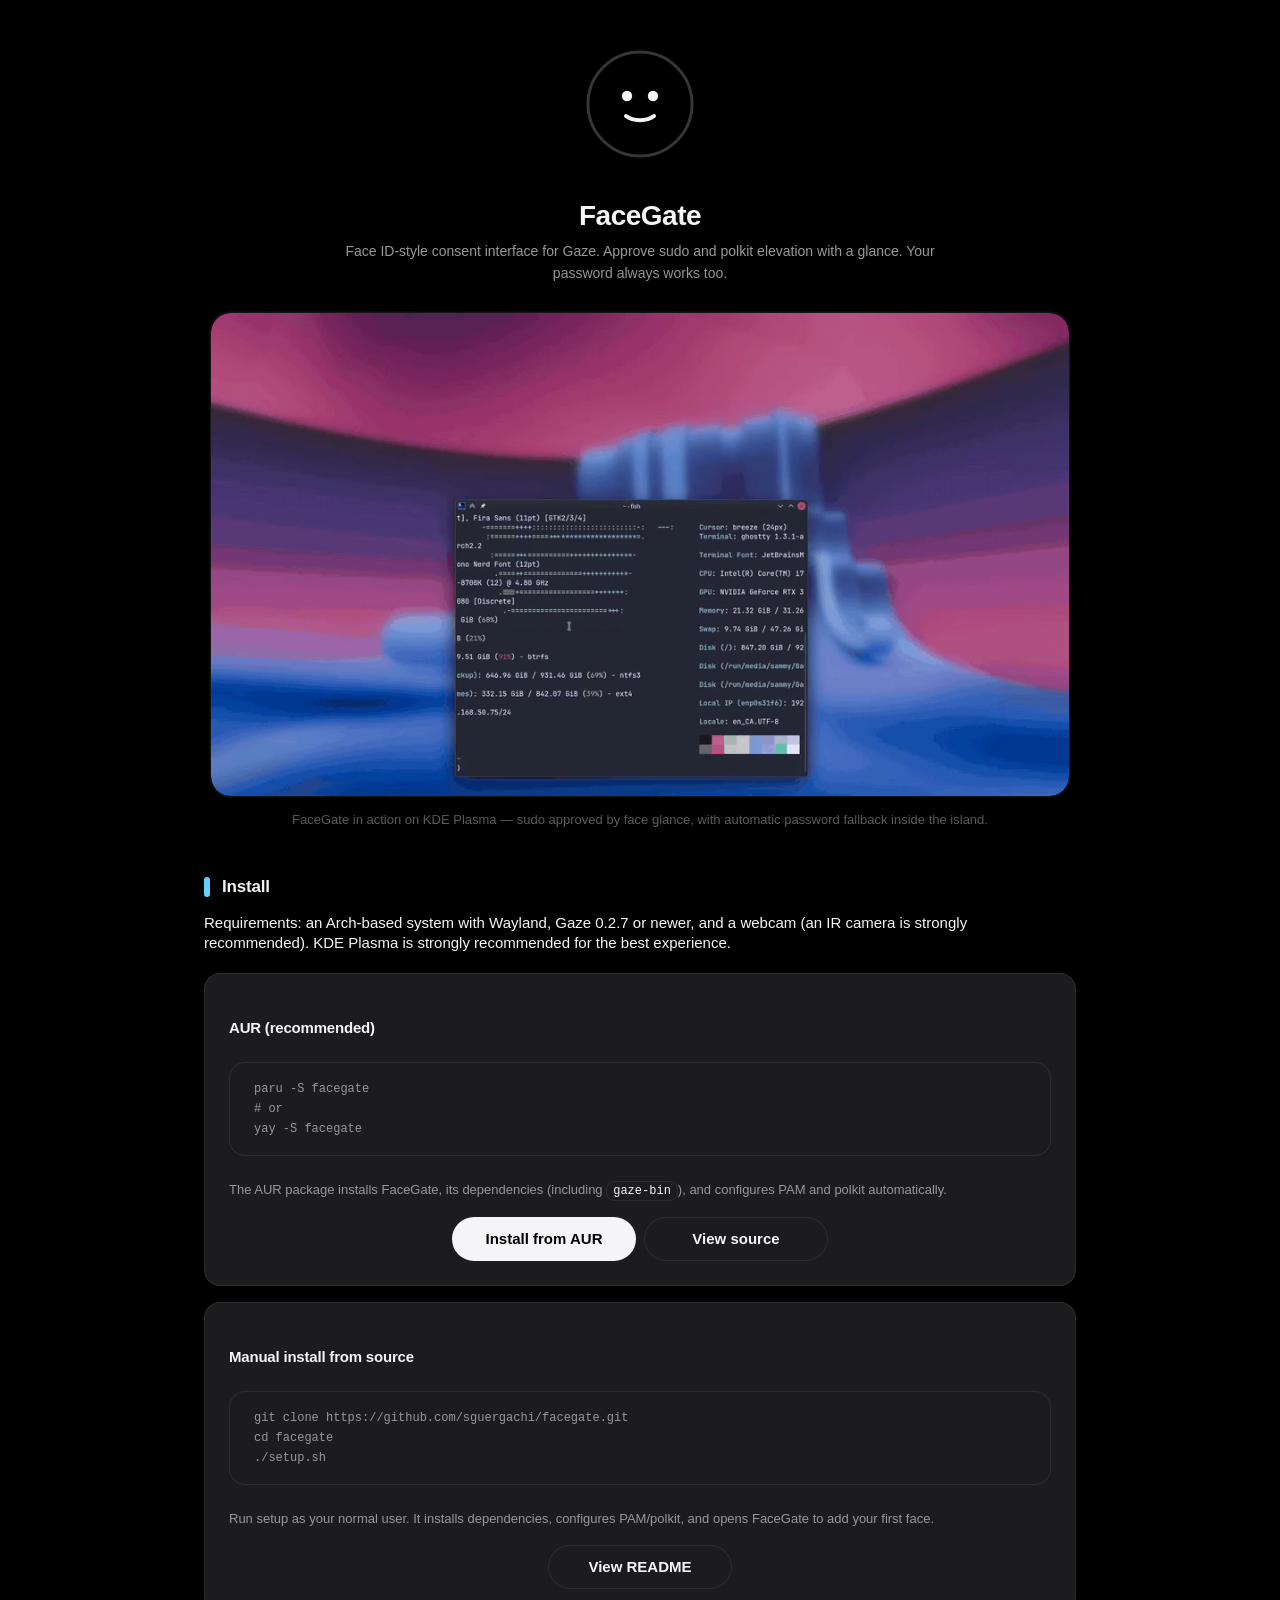
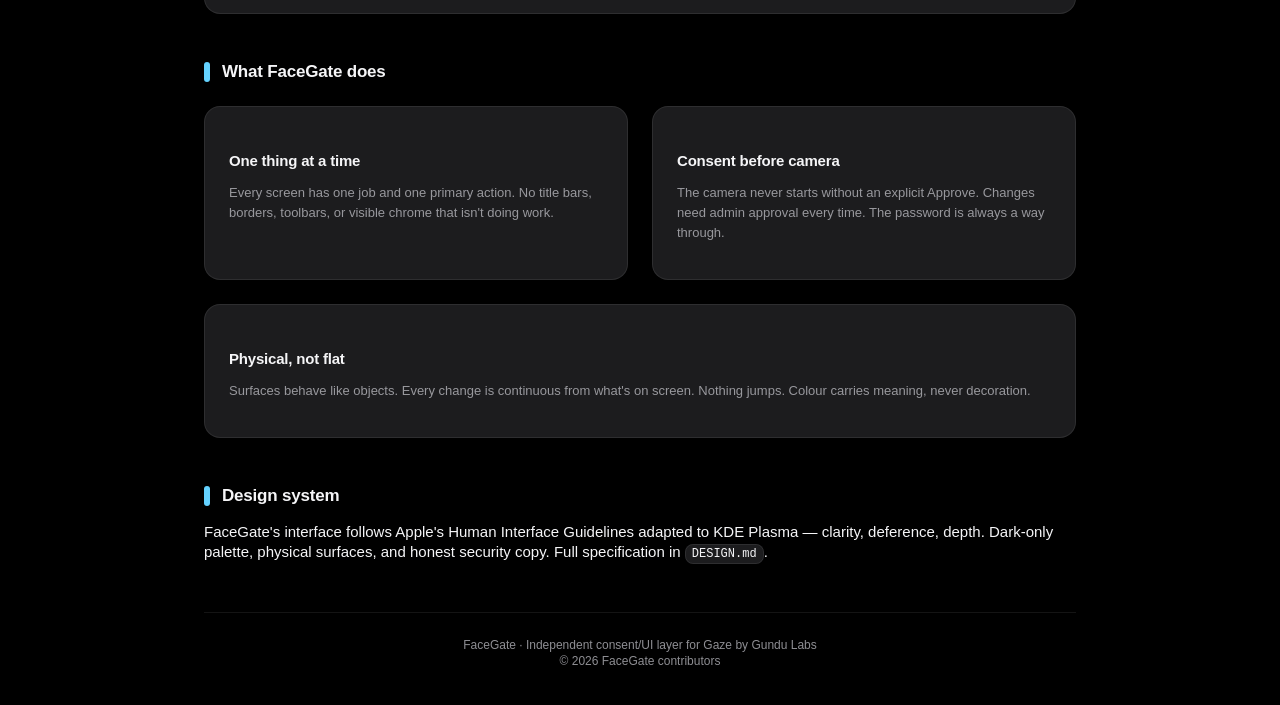
==== docs/index.html @ ade46d9e "Web update" ====
<!DOCTYPE html>
<html lang="en">
<head>
<meta charset="UTF-8">
<meta name="viewport" content="width=device-width, initial-scale=1.0">
<title>FaceGate — Face verification for sudo and polkit</title>
<link rel="icon" type="image/svg+xml" href="favicon.svg">
<link rel="alternate icon" type="image/png" href="media/favicon-32x32.png">
<link rel="apple-touch-icon" href="media/favicon-144x144.png">
<style>
  :root {
    --bg: #000000;
    --fill: #1c1c1e;
    --fill-hover: #2c2c2e;
    --fill-pressed: #3a3a3c;
    --label: #f5f5f7;
    --secondary: #98989d;
    --tertiary: #8e8e93;
    --quaternary: #6e6e73;
    --hairline: rgba(255,255,255,0.08);
    --cyan: #64d2ff;
    --green: #30d158;
    --red: #ff453a;
  }

  * { box-sizing: border-box; }

  html, body {
    margin: 0;
    padding: 0;
    background: var(--bg);
    color: var(--label);
    font-family: Inter, "SF Pro Text", -apple-system, BlinkMacSystemFont, "Segoe UI", Roboto, sans-serif;
    font-size: 15px;
    line-height: 20px;
    letter-spacing: 0;
    min-height: 100vh;
    -webkit-font-smoothing: antialiased;
  }

  a { color: var(--label); text-decoration: none; border-bottom: 1px solid var(--hairline); }
  a:hover { color: var(--cyan); border-bottom-color: var(--cyan); }

  h1, h2, h3, h4 { margin: 0; font-weight: 600; letter-spacing: -0.02em; }
  h1 { font-size: 28px; line-height: 32px; letter-spacing: -0.5px; margin-bottom: 8px; }
  h2 { font-size: 17px; line-height: 20px; letter-spacing: -0.2px; margin: 24px 0 8px; }
  h3 { font-size: 15px; line-height: 20px; font-weight: 600; color: var(--secondary); margin: 20px 0 8px; }
  p { margin: 0 0 20px; }

  code {
    font-family: "JetBrains Mono", "SF Mono", Menlo, Monaco, Consolas, monospace;
    font-size: 12px;
    background: var(--fill);
    color: var(--label);
    padding: 2px 6px;
    border-radius: 8px;
    border: 1px solid var(--hairline);
  }

  pre {
    margin: 24px 0;
    padding: 16px 24px;
    background: var(--fill);
    border-radius: 16px;
    border: 1px solid var(--hairline);
    overflow-x: auto;
  }
  pre code {
    background: transparent;
    border: none;
    padding: 0;
    font-size: 12px;
    color: var(--secondary);
  }

  .container {
    max-width: 920px;
    margin: 0 auto;
    padding: 32px 24px;
  }

  header {
    margin-bottom: 48px;
    text-align: center;
  }

  header .mark {
    width: 144px;
    height: 144px;
    margin: 0 auto 24px;
    border-radius: 48px;
    background: var(--bg);
    position: relative;
    overflow: hidden;
  }
  header .mark svg {
    display: block;
    width: 100%;
    height: 100%;
    animation: breathe 3.4s ease-in-out infinite;
  }
  header .mark::before {
    content: "";
    position: absolute;
    inset: -6px;
    border-radius: 54px;
    border: 1px solid var(--hairline);
    pointer-events: none;
  }

  @keyframes breathe {
    0%, 100% { transform: scale(1); }
    50% { transform: scale(1.02); }
  }

  .subtitle {
    font-size: 14px;
    color: var(--secondary);
    line-height: 22px;
    max-width: 600px;
    margin: 0 auto 28px;
    text-align: center;
  }

  .hero-recording {
    margin: 28px auto 0;
    max-width: 860px;
    width: 100%;
  }

  .recording-frame {
    position: relative;
    border-radius: 20px;
    overflow: hidden;
    background: #000000;
    border: 1px solid var(--hairline);
    box-shadow: 0 24px 64px rgba(0, 0, 0, 0.8), 0 0 0 1px rgba(255, 255, 255, 0.05);
    line-height: 0;
  }

  .recording-frame video,
  .recording-frame img {
    display: block;
    width: 100%;
    height: auto;
    border-radius: 20px;
  }

  .recording-caption {
    margin-top: 14px;
    font-size: 13px;
    line-height: 18px;
    color: var(--secondary);
    text-align: center;
  }

  .section {
    margin: 48px 0;
  }

  .section h2 {
    display: flex;
    align-items: center;
    gap: 12px;
    font-size: 17px;
    margin-bottom: 16px;
  }

  .section h2::before {
    content: "";
    width: 6px;
    height: 20px;
    background: var(--cyan);
    border-radius: 3px;
  }

  .install-card {
    background: var(--fill);
    border: 1px solid var(--hairline);
    border-radius: 16px;
    padding: 24px;
    margin: 16px 0;
  }

  .install-card h3 {
    color: var(--label);
    font-size: 15px;
    letter-spacing: -0.2px;
    margin-bottom: 12px;
  }

  .install-card p {
    color: var(--secondary);
    font-size: 13px;
    line-height: 20px;
    margin-bottom: 16px;
  }

  .button-row {
    display: flex;
    gap: 8px;
    justify-content: center;
    margin-top: 12px;
  }

  .btn {
    display: inline-flex;
    align-items: center;
    justify-content: center;
    height: 44px;
    min-width: 184px;
    padding: 0 24px;
    border-radius: 22px;
    font-size: 15px;
    font-weight: 600;
    letter-spacing: 0;
    cursor: pointer;
    border: none;
    transition: transform 160ms cubic-bezier(0.23, 1, 0.32, 1), background-color 180ms ease, color 180ms ease;
    outline: none;
  }
  .btn:active { transform: scale(0.97); }

  .btn-primary {
    background: var(--label);
    color: #000000;
  }
  .btn-primary:hover { background: #ffffff; }

  .btn-secondary {
    background: var(--fill);
    color: var(--label);
    border: 1px solid var(--hairline);
  }
  .btn-secondary:hover { background: var(--fill-hover); color: var(--label); }

  .flex-columns {
    display: flex;
    gap: 24px;
    margin-top: 24px;
    flex-wrap: wrap;
  }

  .card {
    flex: 1;
    min-width: 280px;
    background: var(--fill);
    border: 1px solid var(--hairline);
    border-radius: 16px;
    padding: 24px;
  }
  .card h3 { font-size: 15px; color: var(--label); margin-bottom: 12px; letter-spacing: -0.2px; }
  .card p { color: var(--secondary); font-size: 13px; line-height: 20px; margin-bottom: 12px; }
  .card ul { margin: 0; padding-left: 16px; color: var(--secondary); }
  .card ul li { margin-bottom: 8px; line-height: 20px; }

  .footer {
    margin: 48px 0 0;
    padding-top: 24px;
    border-top: 1px solid var(--hairline);
    color: var(--tertiary);
    font-size: 12px;
    line-height: 16px;
    text-align: center;
  }

  @media (max-width: 640px) {
    .container { padding: 24px 16px; }
    .flex-columns { flex-direction: column; }
    .btn { min-width: auto; width: 100%; }
  }
</style>
</head>
<body>
<div class="container">

<header>
  <div class="mark" aria-label="FaceGate presence mark" role="img">
    <svg viewBox="0 0 144 144" xmlns="http://www.w3.org/2000/svg" aria-hidden="true">
      <!-- Lens ring -->
      <circle cx="72" cy="72" r="52" fill="none" stroke="#f5f5f7" stroke-width="3" stroke-opacity="0.22"/>
      <!-- Eyes -->
      <circle cx="59" cy="64" r="5.2" fill="#f5f5f7"/>
      <circle cx="85" cy="64" r="5.2" fill="#f5f5f7"/>
      <!-- Smile -->
      <path d="M 58 84 C 65 89.5, 79 89.5, 86 84" fill="none" stroke="#f5f5f7" stroke-width="4" stroke-linecap="round"/>
    </svg>
  </div>
  <h1>FaceGate</h1>
  <p class="subtitle">Face ID-style consent interface for Gaze. Approve sudo and polkit elevation with a glance. Your password always works too.</p>

  <div class="hero-recording">
    <div class="recording-frame">
      <video autoplay muted loop playsinline preload="metadata" poster="media/facegate-demo-poster.png" width="960" height="540">
        <source src="media/facegate-demo.mp4" type="video/mp4">
        <source src="media/facegate-demo.webp" type="image/webp">
        <img src="media/facegate-demo.gif" alt="FaceGate screen recording on KDE Plasma desktop: sudo approved by face, then fallback to password" width="960" height="540">
      </video>
    </div>
    <p class="recording-caption">FaceGate in action on KDE Plasma &mdash; sudo approved by face glance, with automatic password fallback inside the island.</p>
  </div>
</header>

<section class="section">
  <h2>Install</h2>
  <p>Requirements: an Arch-based system with Wayland, Gaze 0.2.7 or newer, and a webcam (an IR camera is strongly recommended). KDE Plasma is strongly recommended for the best experience.</p>

  <div class="install-card">
    <h3>AUR (recommended)</h3>
    <pre><code>paru -S facegate
# or
yay -S facegate</code></pre>
    <p>The AUR package installs FaceGate, its dependencies (including <code>gaze-bin</code>), and configures PAM and polkit automatically.</p>
    <div class="button-row">
      <button class="btn btn-primary">Install from AUR</button>
      <button class="btn btn-secondary">View source</button>
    </div>
  </div>

  <div class="install-card">
    <h3>Manual install from source</h3>
    <pre><code>git clone https://github.com/sguergachi/facegate.git
cd facegate
./setup.sh</code></pre>
    <p>Run setup as your normal user. It installs dependencies, configures PAM/polkit, and opens FaceGate to add your first face.</p>
    <div class="button-row">
      <button class="btn btn-secondary">View README</button>
    </div>
  </div>
</section>

<section class="section">
  <h2>What FaceGate does</h2>
  <div class="flex-columns">
    <div class="card">
      <h3>One thing at a time</h3>
      <p>Every screen has one job and one primary action. No title bars, borders, toolbars, or visible chrome that isn't doing work.</p>
    </div>
    <div class="card">
      <h3>Consent before camera</h3>
      <p>The camera never starts without an explicit Approve. Changes need admin approval every time. The password is always a way through.</p>
    </div>
    <div class="card">
      <h3>Physical, not flat</h3>
      <p>Surfaces behave like objects. Every change is continuous from what's on screen. Nothing jumps. Colour carries meaning, never decoration.</p>
    </div>
  </div>
</section>

<section class="section">
  <h2>Design system</h2>
  <p>FaceGate's interface follows Apple's Human Interface Guidelines adapted to KDE Plasma — clarity, deference, depth. Dark-only palette, physical surfaces, and honest security copy. Full specification in <code>DESIGN.md</code>.</p>
</section>

<footer class="footer">
  FaceGate &middot; Independent consent/UI layer for Gaze by Gundu Labs <br>
  &copy; 2026 FaceGate contributors
</footer>

</div>
</body>
</html>
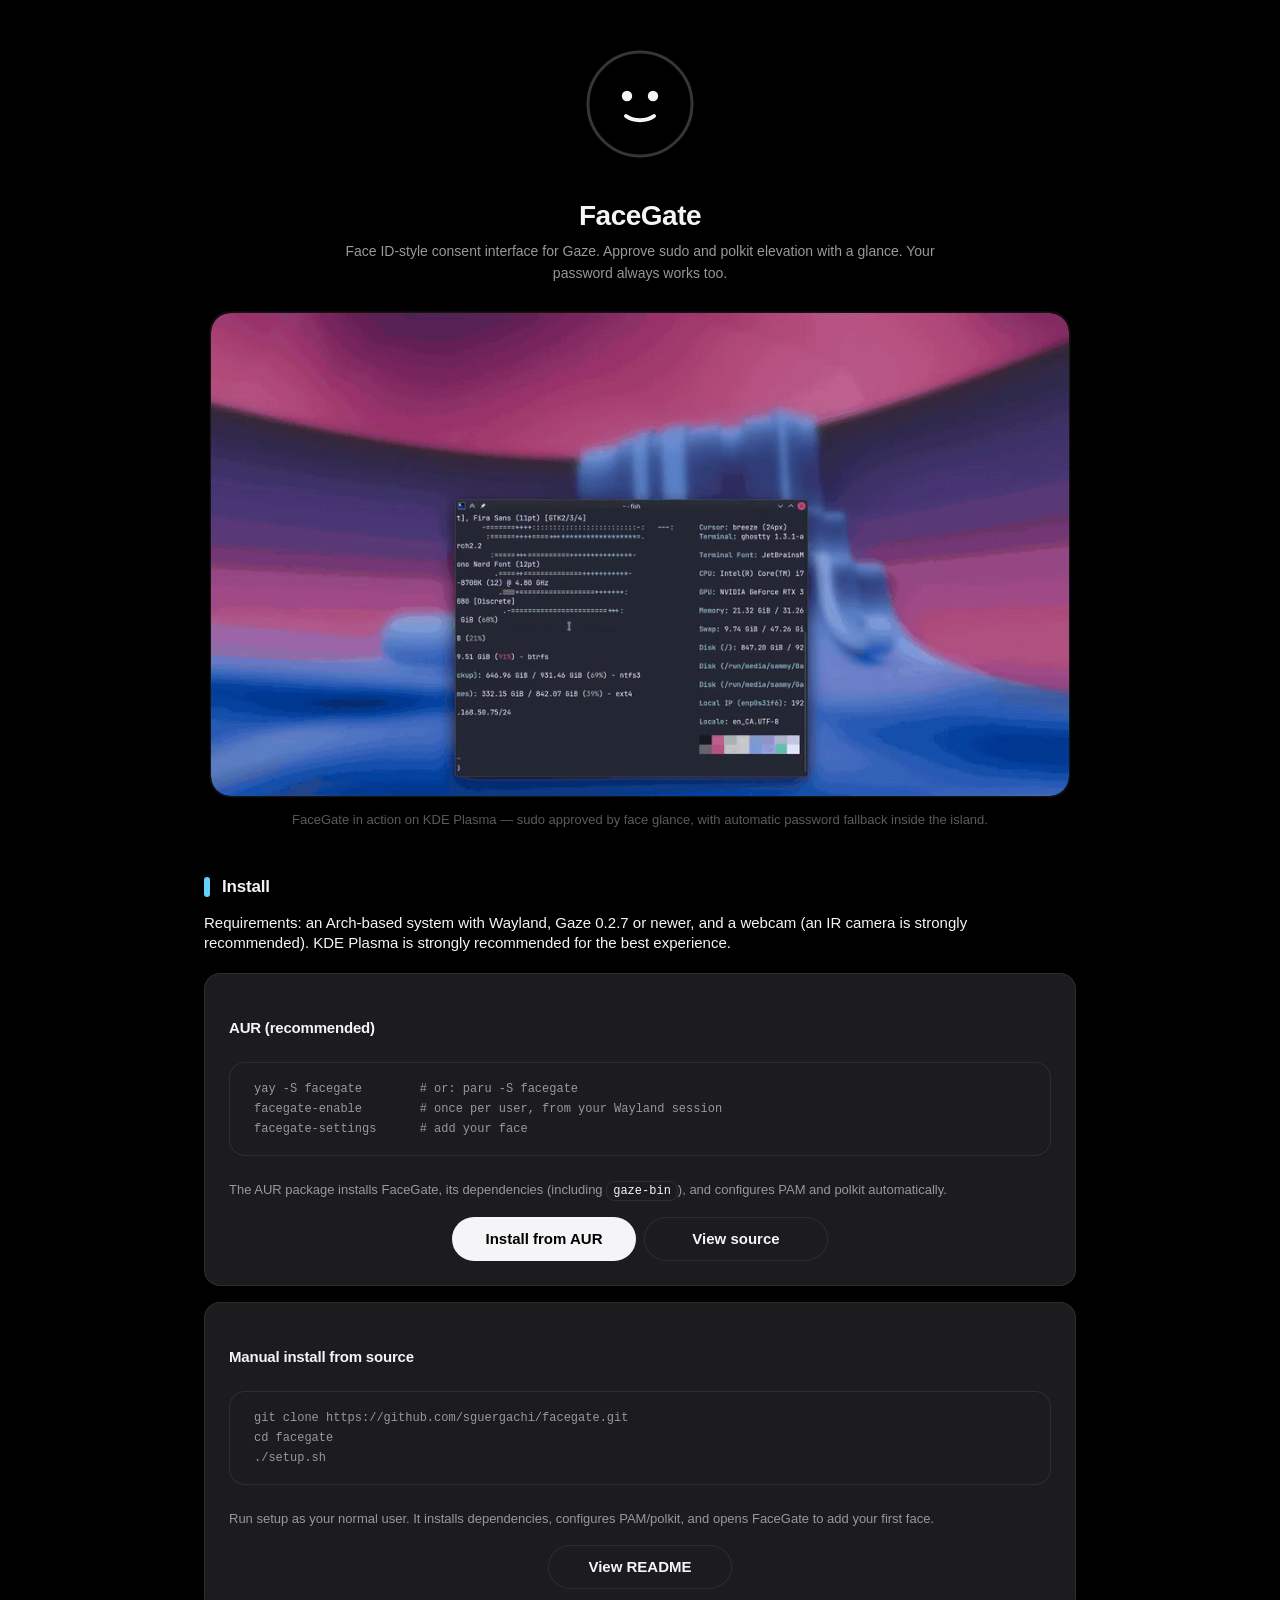
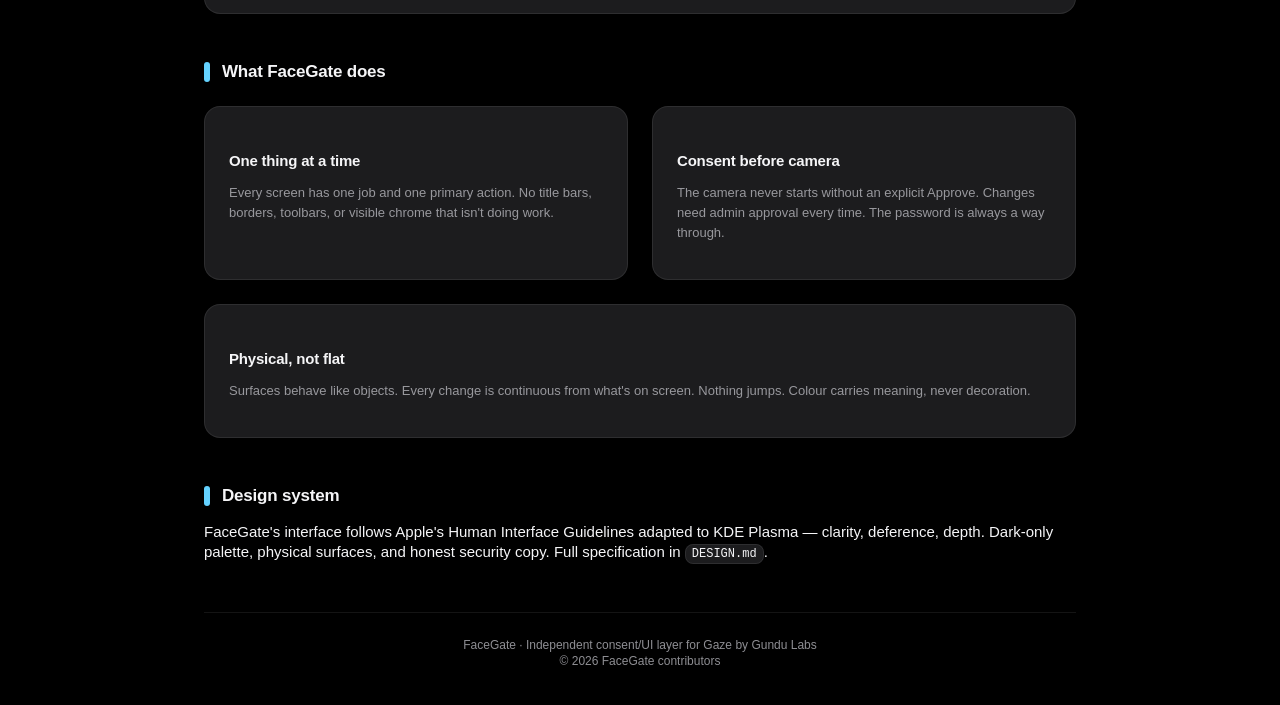
==== commit 2777b6d7: "Finish Arch+Wayland install, AUR packaging, and website Install on any Wayland desktop, not just Pla" ====
--- a/docs/index.html
+++ b/docs/index.html
@@ -307,13 +307,13 @@
 
   <div class="install-card">
     <h3>AUR (recommended)</h3>
-    <pre><code>paru -S facegate
-# or
-yay -S facegate</code></pre>
+    <pre><code>yay -S facegate        # or: paru -S facegate
+facegate-enable        # once per user, from your Wayland session
+facegate-settings      # add your face</code></pre>
     <p>The AUR package installs FaceGate, its dependencies (including <code>gaze-bin</code>), and configures PAM and polkit automatically.</p>
     <div class="button-row">
-      <button class="btn btn-primary">Install from AUR</button>
-      <button class="btn btn-secondary">View source</button>
+      <a class="btn btn-primary" href="https://aur.archlinux.org/packages/facegate">Install from AUR</a>
+      <a class="btn btn-secondary" href="https://github.com/sguergachi/facegate">View source</a>
     </div>
   </div>
 
@@ -324,7 +324,7 @@
 ./setup.sh</code></pre>
     <p>Run setup as your normal user. It installs dependencies, configures PAM/polkit, and opens FaceGate to add your first face.</p>
     <div class="button-row">
-      <button class="btn btn-secondary">View README</button>
+      <a class="btn btn-secondary" href="https://github.com/sguergachi/facegate#manual-install">View README</a>
     </div>
   </div>
 </section>
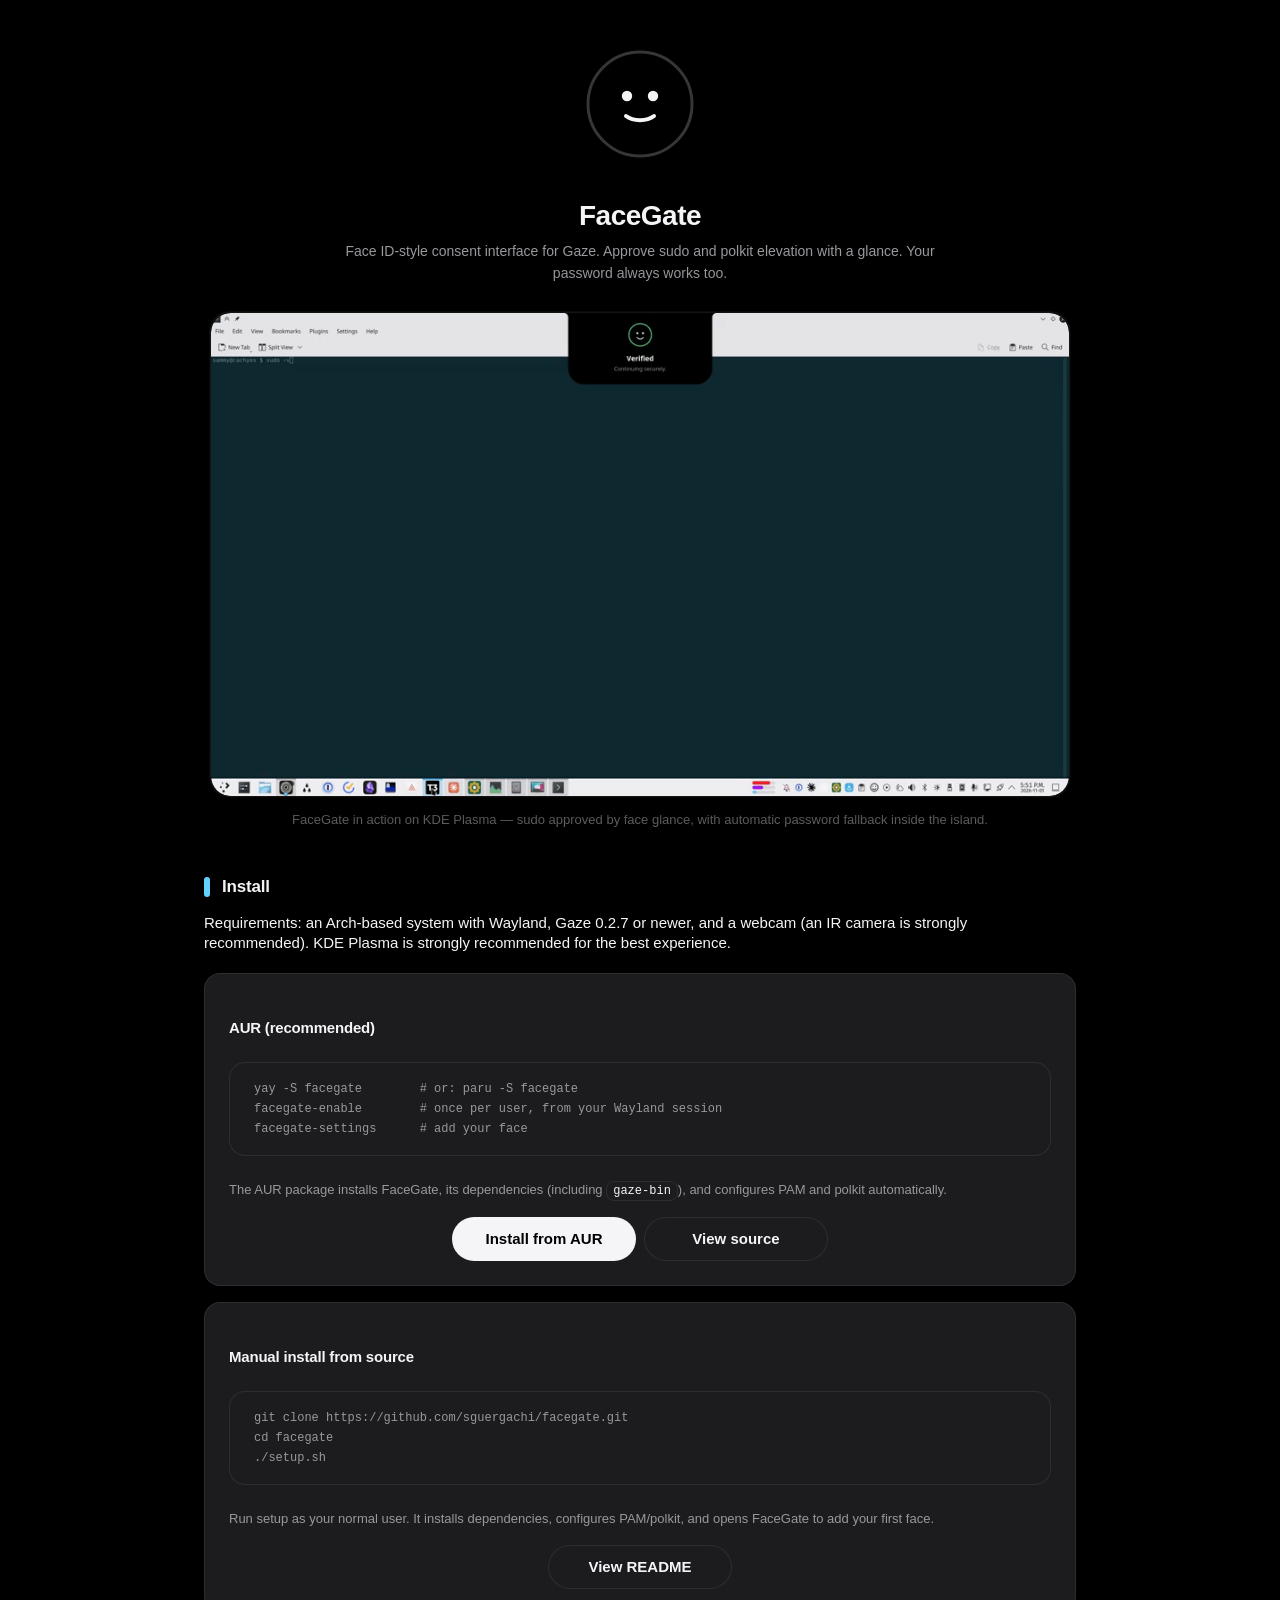
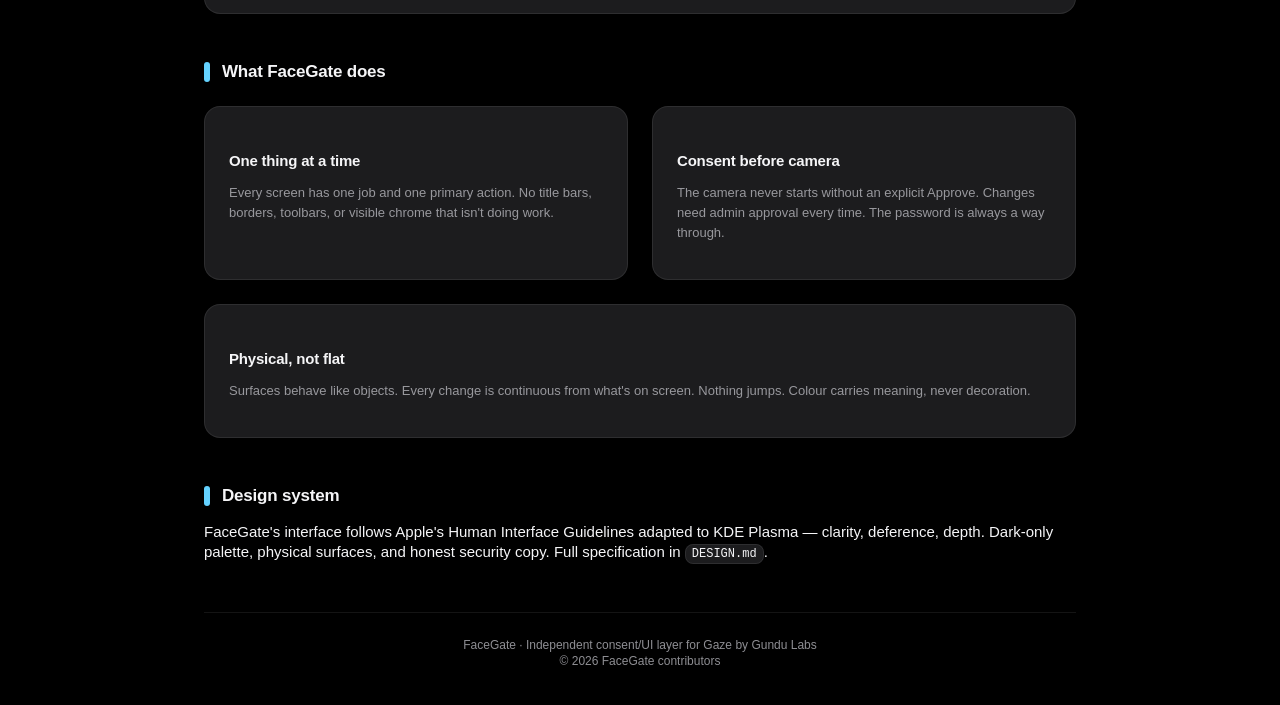
==== commit c29806de: "Cache-bust walkthrough assets with new filenames The story-cut files served fine but stayed invisibl" ====
--- a/docs/index.html
+++ b/docs/index.html
@@ -291,10 +291,9 @@
 
   <div class="hero-recording">
     <div class="recording-frame">
-      <video autoplay muted loop playsinline preload="metadata" poster="media/facegate-demo-poster.png" width="960" height="540">
-        <source src="media/facegate-demo.mp4" type="video/mp4">
-        <source src="media/facegate-demo.webp" type="image/webp">
-        <img src="media/facegate-demo.gif" alt="FaceGate screen recording on KDE Plasma desktop: sudo approved by face, then fallback to password" width="960" height="540">
+      <video autoplay muted loop playsinline preload="metadata" poster="media/facegate-walkthrough-poster.png" width="960" height="540">
+        <source src="media/facegate-walkthrough.mp4?v=2" type="video/mp4">
+        <img src="media/facegate-walkthrough.gif?v=2" alt="FaceGate screen recording on KDE Plasma desktop: sudo approved by face, then fallback to password" width="960" height="540">
       </video>
     </div>
     <p class="recording-caption">FaceGate in action on KDE Plasma &mdash; sudo approved by face glance, with automatic password fallback inside the island.</p>
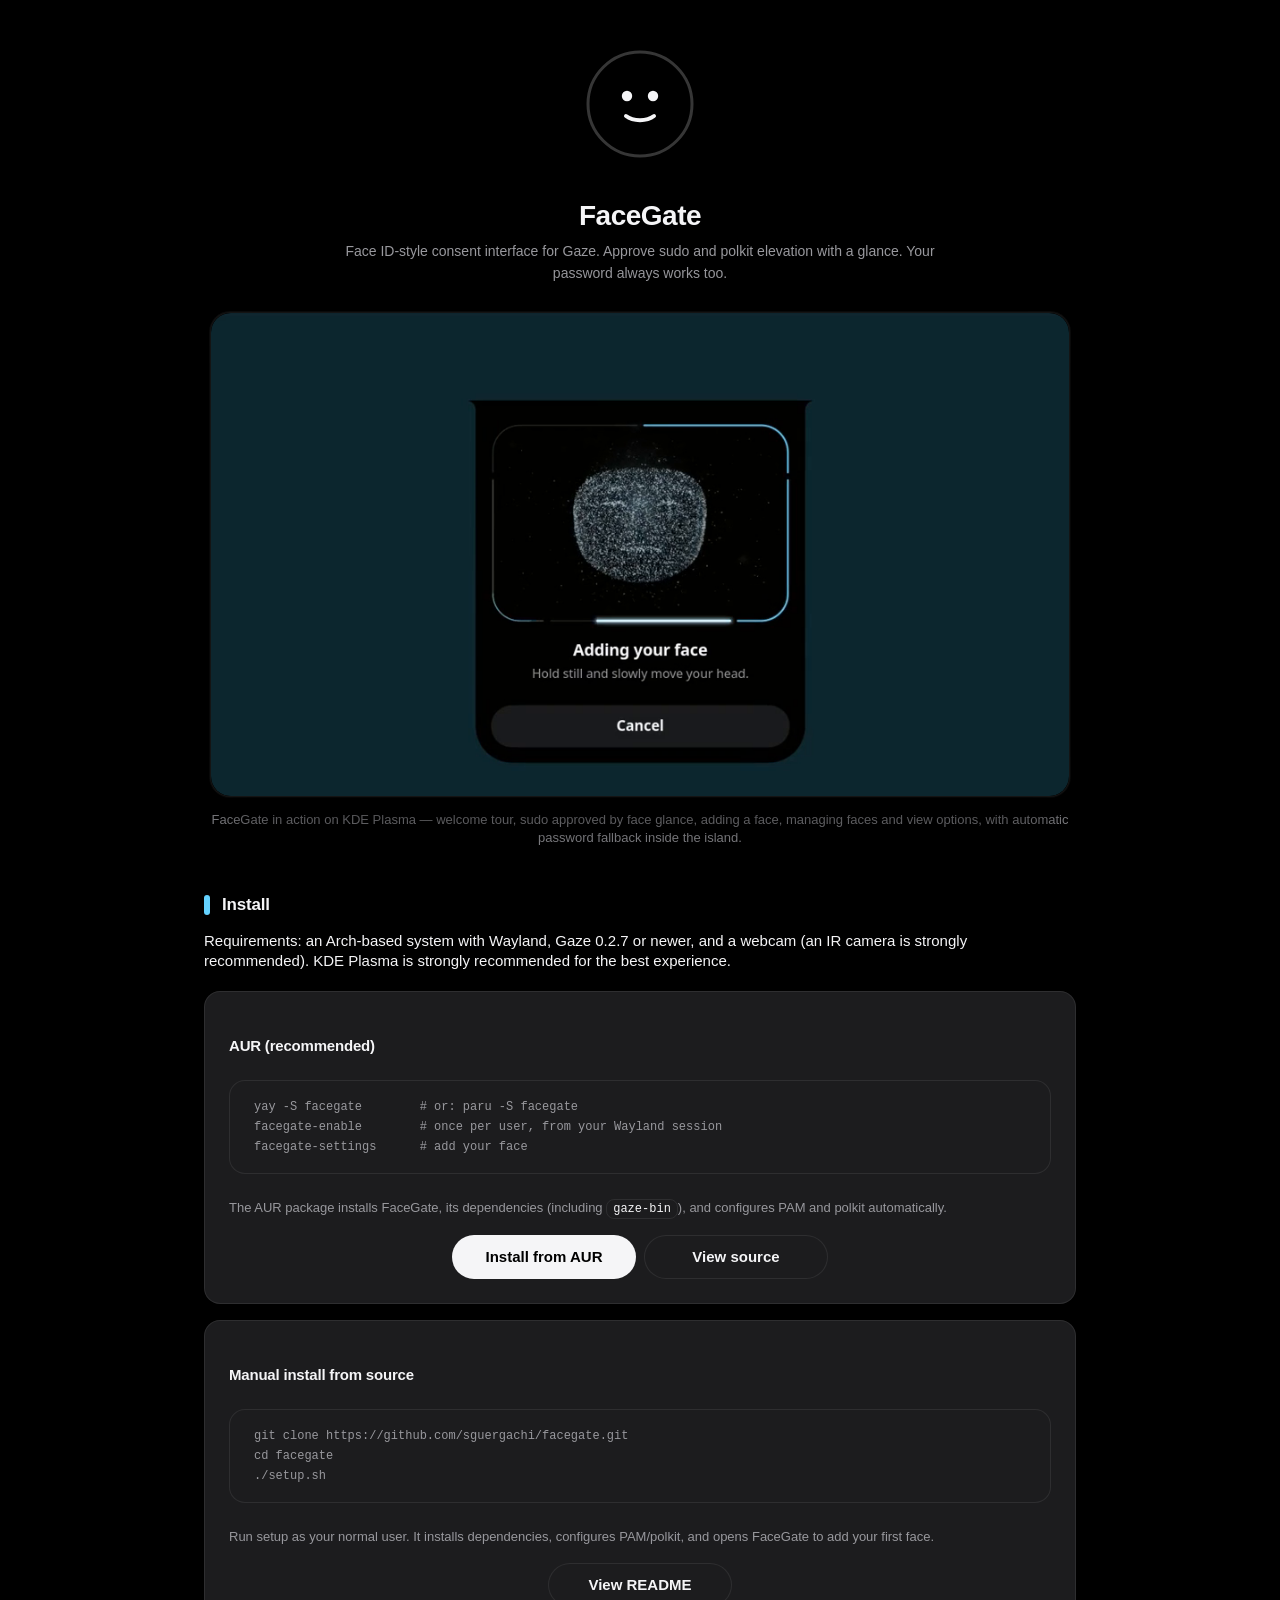
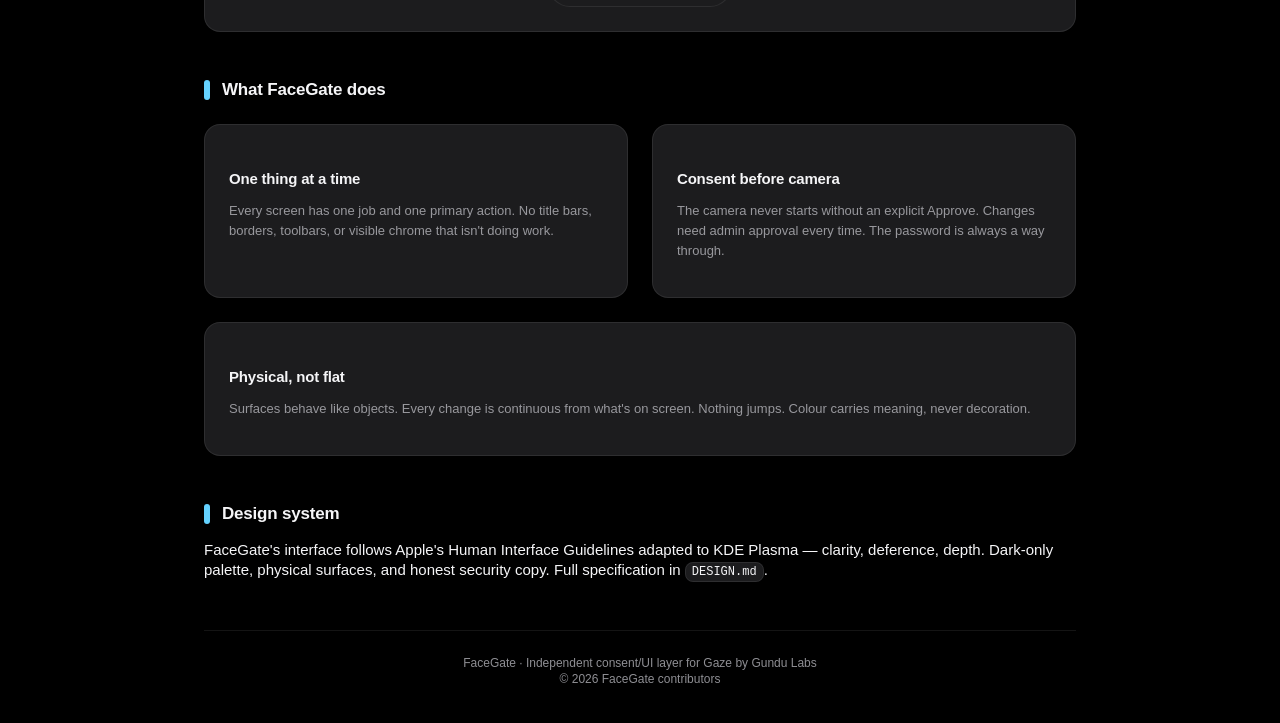
==== commit 75f6696f: "Walkthrough: full-UI story cut with settings tour and Add Face Extends the authentic screen-recorded" ====
--- a/docs/index.html
+++ b/docs/index.html
@@ -292,11 +292,11 @@
   <div class="hero-recording">
     <div class="recording-frame">
       <video autoplay muted loop playsinline preload="metadata" poster="media/facegate-walkthrough-poster.png" width="960" height="540">
-        <source src="media/facegate-walkthrough.mp4?v=2" type="video/mp4">
-        <img src="media/facegate-walkthrough.gif?v=2" alt="FaceGate screen recording on KDE Plasma desktop: sudo approved by face, then fallback to password" width="960" height="540">
+        <source src="media/facegate-walkthrough.mp4?v=3" type="video/mp4">
+        <img src="media/facegate-walkthrough.gif?v=3" alt="FaceGate screen recording on KDE Plasma desktop: welcome pages, sudo approved by face, adding a face to the island, the face list and view options, then fallback to password" width="960" height="540">
       </video>
     </div>
-    <p class="recording-caption">FaceGate in action on KDE Plasma &mdash; sudo approved by face glance, with automatic password fallback inside the island.</p>
+    <p class="recording-caption">FaceGate in action on KDE Plasma &mdash; welcome tour, sudo approved by face glance, adding a face, managing faces and view options, with automatic password fallback inside the island.</p>
   </div>
 </header>
 
